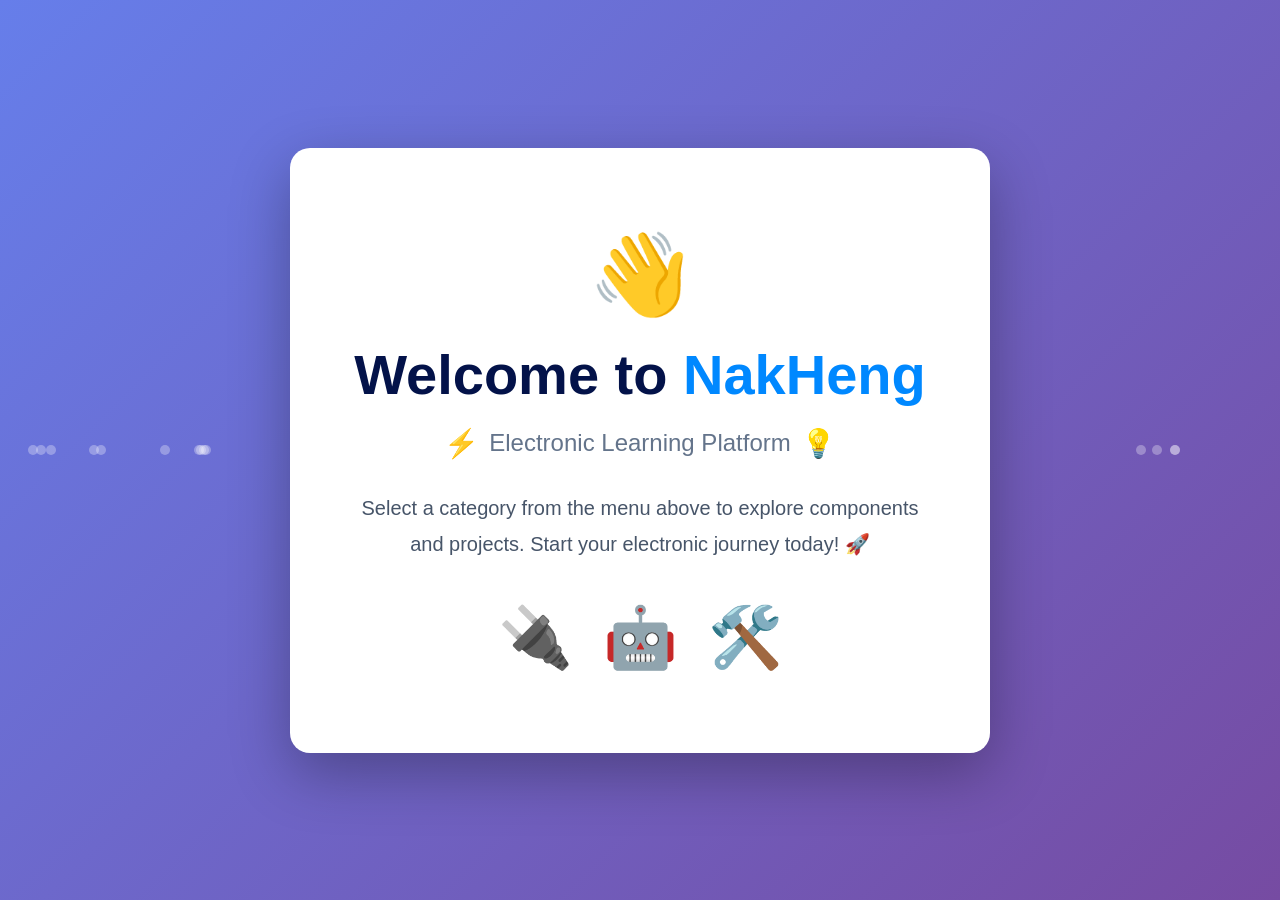
==== home.html @ 5acb49f8 "Add files via upload" ====
<!DOCTYPE html>
<html lang="en">
<head>
    <meta charset="UTF-8">
    <meta name="viewport" content="width=device-width, initial-scale=1.0">
    <title>Home - NakHeng Electronic</title>
    <style>
        * {
            margin: 0;
            padding: 0;
            box-sizing: border-box;
            font-family: 'Segoe UI', Tahoma, Geneva, Verdana, sans-serif;
        }

        body {
            background: linear-gradient(135deg, #667eea 0%, #764ba2 100%);
            display: flex;
            align-items: center;
            justify-content: center;
            min-height: 100vh;
            padding: 20px;
            overflow: hidden;
            position: relative;
        }

        /* Floating particles background */
        .particle {
            position: absolute;
            width: 10px;
            height: 10px;
            background: rgba(255, 255, 255, 0.3);
            border-radius: 50%;
            animation: float 15s infinite;
        }

        @keyframes float {
            0%, 100% {
                transform: translateY(0) translateX(0);
                opacity: 0;
            }
            10% {
                opacity: 1;
            }
            90% {
                opacity: 1;
            }
            100% {
                transform: translateY(-100vh) translateX(100px);
                opacity: 0;
            }
        }

        .welcome-container {
            text-align: center;
            background: white;
            padding: 80px 60px;
            border-radius: 20px;
            box-shadow: 0 20px 60px rgba(0, 0, 0, 0.3);
            max-width: 700px;
            position: relative;
            z-index: 10;
            animation: fadeInScale 1s ease;
        }

        @keyframes fadeInScale {
            from {
                opacity: 0;
                transform: scale(0.9);
            }
            to {
                opacity: 1;
                transform: scale(1);
            }
        }

        .emoji-top {
            font-size: 80px;
            margin-bottom: 20px;
            display: inline-block;
            animation: bounce 2s ease-in-out infinite;
        }

        @keyframes bounce {
            0%, 100% {
                transform: translateY(0);
            }
            50% {
                transform: translateY(-20px);
            }
        }

        .welcome-title {
            font-size: 56px;
            color: #031249;
            margin-bottom: 20px;
            font-weight: 700;
            animation: slideInLeft 0.8s ease;
        }

        @keyframes slideInLeft {
            from {
                opacity: 0;
                transform: translateX(-50px);
            }
            to {
                opacity: 1;
                transform: translateX(0);
            }
        }

        .welcome-title .highlight {
            color: #0088ff;
            display: inline-block;
            animation: colorPulse 3s ease-in-out infinite;
        }

        @keyframes colorPulse {
            0%, 100% {
                color: #0088ff;
            }
            50% {
                color: #0066cc;
            }
        }

        .welcome-subtitle {
            font-size: 24px;
            color: #64748b;
            margin-bottom: 30px;
            animation: slideInRight 0.8s ease;
            display: flex;
            align-items: center;
            justify-content: center;
            gap: 10px;
        }

        @keyframes slideInRight {
            from {
                opacity: 0;
                transform: translateX(50px);
            }
            to {
                opacity: 1;
                transform: translateX(0);
            }
        }

        .emoji-inline {
            font-size: 28px;
            display: inline-block;
            animation: rotate 3s ease-in-out infinite;
        }

        @keyframes rotate {
            0%, 100% {
                transform: rotate(0deg);
            }
            25% {
                transform: rotate(-15deg);
            }
            75% {
                transform: rotate(15deg);
            }
        }

        .welcome-message {
            font-size: 20px;
            color: #475569;
            line-height: 1.8;
            animation: fadeIn 1.2s ease;
            margin-bottom: 30px;
        }

        @keyframes fadeIn {
            from {
                opacity: 0;
            }
            to {
                opacity: 1;
            }
        }

        .emoji-row {
            display: flex;
            justify-content: center;
            gap: 30px;
            margin-top: 40px;
            flex-wrap: wrap;
        }

        .emoji-item {
            font-size: 60px;
            display: inline-block;
            animation: popIn 0.6s ease;
            transition: transform 0.3s ease;
        }

        .emoji-item:nth-child(1) {
            animation-delay: 0.2s;
        }

        .emoji-item:nth-child(2) {
            animation-delay: 0.4s;
        }

        .emoji-item:nth-child(3) {
            animation-delay: 0.6s;
        }

        @keyframes popIn {
            0% {
                opacity: 0;
                transform: scale(0);
            }
            50% {
                transform: scale(1.2);
            }
            100% {
                opacity: 1;
                transform: scale(1);
            }
        }

        .emoji-item:hover {
            transform: scale(1.3) rotate(10deg);
        }

        @media (max-width: 768px) {
            .welcome-container {
                padding: 60px 40px;
            }

            .emoji-top {
                font-size: 60px;
            }

            .welcome-title {
                font-size: 42px;
            }

            .welcome-subtitle {
                font-size: 20px;
            }

            .emoji-inline {
                font-size: 24px;
            }

            .welcome-message {
                font-size: 18px;
            }

            .emoji-item {
                font-size: 50px;
            }

            .emoji-row {
                gap: 20px;
            }
        }

        @media (max-width: 480px) {
            .welcome-container {
                padding: 40px 30px;
            }

            .emoji-top {
                font-size: 50px;
            }

            .welcome-title {
                font-size: 32px;
            }

            .welcome-subtitle {
                font-size: 18px;
                flex-direction: column;
            }

            .emoji-inline {
                font-size: 22px;
            }

            .welcome-message {
                font-size: 16px;
            }

            .emoji-item {
                font-size: 45px;
            }
        }
    </style>
</head>
<body>
    <!-- Floating particles -->
    <script>
        for(let i = 0; i < 20; i++) {
            const particle = document.createElement('div');
            particle.className = 'particle';
            particle.style.left = Math.random() * 100 + '%';
            particle.style.animationDelay = Math.random() * 15 + 's';
            particle.style.animationDuration = (Math.random() * 10 + 10) + 's';
            document.body.appendChild(particle);
        }
    </script>

    <div class="welcome-container">
        <div class="emoji-top">👋</div>
        
        <h1 class="welcome-title">
            Welcome to <span class="highlight">NakHeng</span>
        </h1>
        
        <p class="welcome-subtitle">
            <span class="emoji-inline">⚡</span>
            Electronic Learning Platform
            <span class="emoji-inline">💡</span>
        </p>
        
        <p class="welcome-message">
            Select a category from the menu above to explore components and projects. 
            Start your electronic journey today! 🚀
        </p>

        <div class="emoji-row">
            <span class="emoji-item">🔌</span>
            <span class="emoji-item">🤖</span>
            <span class="emoji-item">🛠️</span>
        </div>
    </div>
</body>
</html>
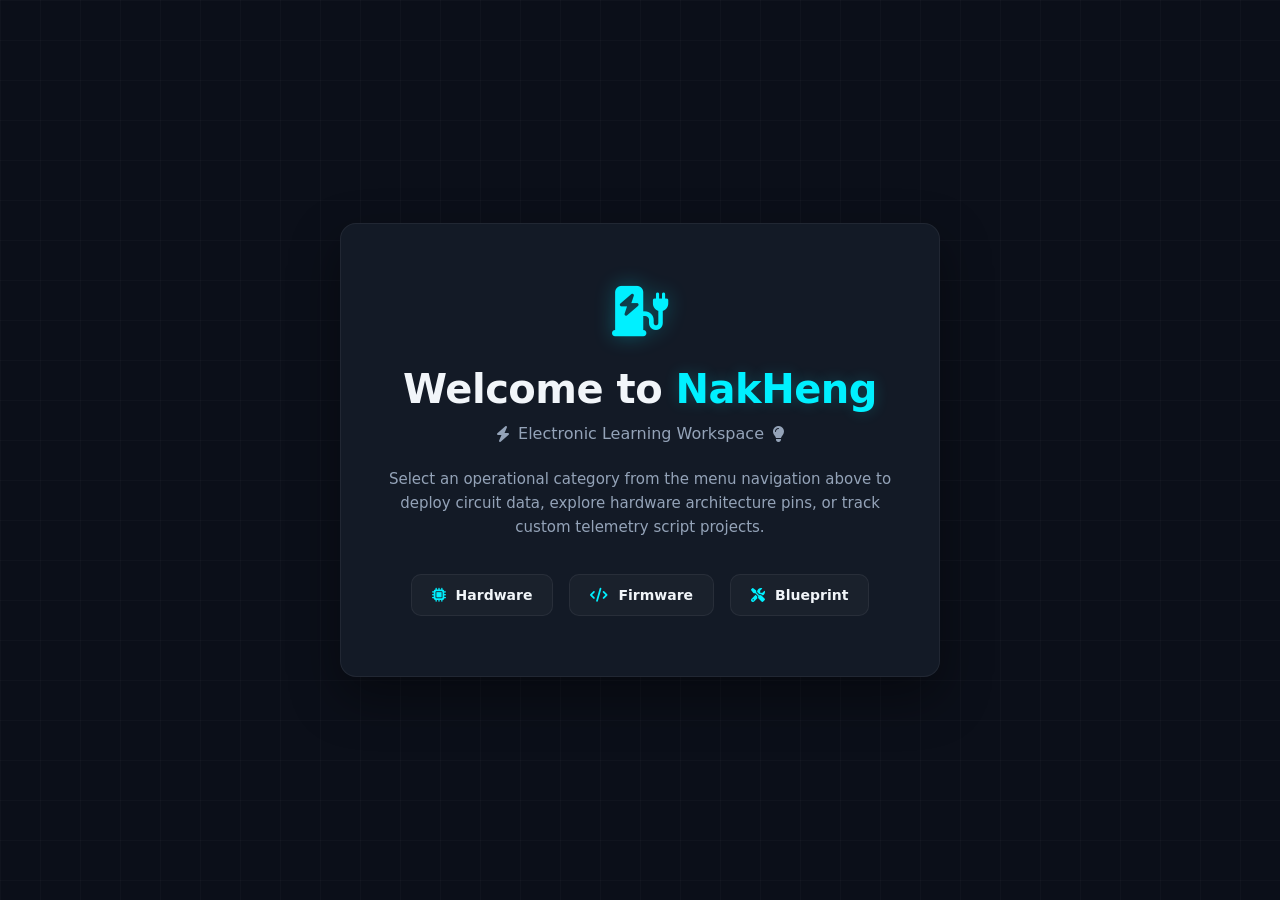
==== commit b0b1aefb: "Update home.html" ====
--- a/home.html
+++ b/home.html
@@ -4,16 +4,27 @@
     <meta charset="UTF-8">
     <meta name="viewport" content="width=device-width, initial-scale=1.0">
     <title>Home - NakHeng Electronic</title>
+    <link rel="stylesheet" href="https://cdnjs.cloudflare.com/ajax/libs/font-awesome/6.4.0/css/all.min.css">
     <style>
+        :root {
+            --bg-main: #0b0f19;
+            --bg-surface: #131a26;
+            --accent: #00f0ff;
+            --text-primary: #f1f5f9;
+            --text-muted: #94a3b8;
+            --border-color: rgba(255, 255, 255, 0.06);
+        }
+
         * {
             margin: 0;
             padding: 0;
             box-sizing: border-box;
-            font-family: 'Segoe UI', Tahoma, Geneva, Verdana, sans-serif;
+            font-family: 'Plus Jakarta Sans', system-ui, sans-serif;
         }
 
         body {
-            background: linear-gradient(135deg, #667eea 0%, #764ba2 100%);
+            background-color: var(--bg-main);
+            color: var(--text-primary);
             display: flex;
             align-items: center;
             justify-content: center;
@@ -23,310 +34,147 @@
             position: relative;
         }
 
-        /* Floating particles background */
-        .particle {
+        /* Ambient subtle grid pattern back-layer */
+        .grid-bg {
             position: absolute;
-            width: 10px;
-            height: 10px;
-            background: rgba(255, 255, 255, 0.3);
-            border-radius: 50%;
-            animation: float 15s infinite;
-        }
-
-        @keyframes float {
-            0%, 100% {
-                transform: translateY(0) translateX(0);
-                opacity: 0;
-            }
-            10% {
-                opacity: 1;
-            }
-            90% {
-                opacity: 1;
-            }
-            100% {
-                transform: translateY(-100vh) translateX(100px);
-                opacity: 0;
-            }
+            top: 0; left: 0; width: 100%; height: 100%;
+            background-image: linear-gradient(var(--border-color) 1px, transparent 1px),
+                              linear-gradient(90deg, var(--border-color) 1px, transparent 1px);
+            background-size: 40px 40px;
+            opacity: 0.4;
+            z-index: 1;
         }
 
         .welcome-container {
             text-align: center;
-            background: white;
-            padding: 80px 60px;
-            border-radius: 20px;
-            box-shadow: 0 20px 60px rgba(0, 0, 0, 0.3);
-            max-width: 700px;
+            background: var(--bg-surface);
+            padding: 60px 40px;
+            border-radius: 16px;
+            border: 1px solid var(--border-color);
+            box-shadow: 0 20px 50px rgba(0, 0, 0, 0.4);
+            max-width: 600px;
             position: relative;
             z-index: 10;
-            animation: fadeInScale 1s ease;
+            animation: fadeInScale 0.6s cubic-bezier(0.16, 1, 0.3, 1);
         }
 
         @keyframes fadeInScale {
-            from {
-                opacity: 0;
-                transform: scale(0.9);
-            }
-            to {
-                opacity: 1;
-                transform: scale(1);
-            }
+            from { opacity: 0; transform: scale(0.96); }
+            to { opacity: 1; transform: scale(1); }
         }
 
-        .emoji-top {
-            font-size: 80px;
-            margin-bottom: 20px;
+        .icon-top {
+            font-size: 50px;
+            color: var(--accent);
+            margin-bottom: 24px;
+            text-shadow: 0 0 20px rgba(0, 240, 255, 0.3);
             display: inline-block;
-            animation: bounce 2s ease-in-out infinite;
-        }
-
-        @keyframes bounce {
-            0%, 100% {
-                transform: translateY(0);
-            }
-            50% {
-                transform: translateY(-20px);
-            }
         }
 
         .welcome-title {
-            font-size: 56px;
-            color: #031249;
-            margin-bottom: 20px;
+            font-size: 40px;
+            color: var(--text-primary);
+            margin-bottom: 12px;
             font-weight: 700;
-            animation: slideInLeft 0.8s ease;
-        }
-
-        @keyframes slideInLeft {
-            from {
-                opacity: 0;
-                transform: translateX(-50px);
-            }
-            to {
-                opacity: 1;
-                transform: translateX(0);
-            }
+            letter-spacing: -0.5px;
         }
 
         .welcome-title .highlight {
-            color: #0088ff;
-            display: inline-block;
-            animation: colorPulse 3s ease-in-out infinite;
-        }
-
-        @keyframes colorPulse {
-            0%, 100% {
-                color: #0088ff;
-            }
-            50% {
-                color: #0066cc;
-            }
+            color: var(--accent);
+            text-shadow: 0 0 15px rgba(0, 240, 255, 0.2);
         }
 
         .welcome-subtitle {
-            font-size: 24px;
-            color: #64748b;
-            margin-bottom: 30px;
-            animation: slideInRight 0.8s ease;
+            font-size: 16px;
+            color: var(--text-muted);
+            margin-bottom: 24px;
+            font-weight: 500;
             display: flex;
             align-items: center;
             justify-content: center;
-            gap: 10px;
-        }
-
-        @keyframes slideInRight {
-            from {
-                opacity: 0;
-                transform: translateX(50px);
-            }
-            to {
-                opacity: 1;
-                transform: translateX(0);
-            }
-        }
-
-        .emoji-inline {
-            font-size: 28px;
-            display: inline-block;
-            animation: rotate 3s ease-in-out infinite;
-        }
-
-        @keyframes rotate {
-            0%, 100% {
-                transform: rotate(0deg);
-            }
-            25% {
-                transform: rotate(-15deg);
-            }
-            75% {
-                transform: rotate(15deg);
-            }
+            gap: 8px;
         }
 
         .welcome-message {
-            font-size: 20px;
-            color: #475569;
-            line-height: 1.8;
-            animation: fadeIn 1.2s ease;
-            margin-bottom: 30px;
+            font-size: 15px;
+            color: var(--text-muted);
+            line-height: 1.6;
+            margin-bottom: 35px;
         }
 
-        @keyframes fadeIn {
-            from {
-                opacity: 0;
-            }
-            to {
-                opacity: 1;
-            }
-        }
-
-        .emoji-row {
+        .feature-row {
             display: flex;
             justify-content: center;
-            gap: 30px;
-            margin-top: 40px;
+            gap: 16px;
             flex-wrap: wrap;
         }
 
-        .emoji-item {
-            font-size: 60px;
-            display: inline-block;
-            animation: popIn 0.6s ease;
-            transition: transform 0.3s ease;
+        .feature-badge {
+            background: rgba(255, 255, 255, 0.03);
+            border: 1px solid var(--border-color);
+            padding: 12px 20px;
+            border-radius: 10px;
+            display: flex;
+            align-items: center;
+            gap: 10px;
+            font-size: 14px;
+            font-weight: 600;
+            color: var(--text-primary);
+            transition: all 0.25s ease;
         }
 
-        .emoji-item:nth-child(1) {
-            animation-delay: 0.2s;
+        .feature-badge i {
+            color: var(--accent);
         }
 
-        .emoji-item:nth-child(2) {
-            animation-delay: 0.4s;
+        .feature-badge:hover {
+            background: rgba(0, 240, 255, 0.05);
+            border-color: var(--accent);
+            transform: translateY(-2px);
         }
 
-        .emoji-item:nth-child(3) {
-            animation-delay: 0.6s;
-        }
-
-        @keyframes popIn {
-            0% {
-                opacity: 0;
-                transform: scale(0);
-            }
-            50% {
-                transform: scale(1.2);
-            }
-            100% {
-                opacity: 1;
-                transform: scale(1);
-            }
-        }
-
-        .emoji-item:hover {
-            transform: scale(1.3) rotate(10deg);
-        }
-
-        @media (max-width: 768px) {
-            .welcome-container {
-                padding: 60px 40px;
-            }
-
-            .emoji-top {
-                font-size: 60px;
-            }
-
-            .welcome-title {
-                font-size: 42px;
-            }
-
-            .welcome-subtitle {
-                font-size: 20px;
-            }
-
-            .emoji-inline {
-                font-size: 24px;
-            }
-
-            .welcome-message {
-                font-size: 18px;
-            }
-
-            .emoji-item {
-                font-size: 50px;
-            }
-
-            .emoji-row {
-                gap: 20px;
-            }
-        }
-
-        @media (max-width: 480px) {
-            .welcome-container {
-                padding: 40px 30px;
-            }
-
-            .emoji-top {
-                font-size: 50px;
-            }
-
-            .welcome-title {
-                font-size: 32px;
-            }
-
-            .welcome-subtitle {
-                font-size: 18px;
-                flex-direction: column;
-            }
-
-            .emoji-inline {
-                font-size: 22px;
-            }
-
-            .welcome-message {
-                font-size: 16px;
-            }
-
-            .emoji-item {
-                font-size: 45px;
-            }
+        @media (max-width: 600px) {
+            .welcome-title { font-size: 32px; }
+            .welcome-container { padding: 40px 20px; }
+            .feature-row { flex-direction: column; }
         }
     </style>
 </head>
 <body>
-    <!-- Floating particles -->
-    <script>
-        for(let i = 0; i < 20; i++) {
-            const particle = document.createElement('div');
-            particle.className = 'particle';
-            particle.style.left = Math.random() * 100 + '%';
-            particle.style.animationDelay = Math.random() * 15 + 's';
-            particle.style.animationDuration = (Math.random() * 10 + 10) + 's';
-            document.body.appendChild(particle);
-        }
-    </script>
+
+    <div class="grid-bg"></div>
 
     <div class="welcome-container">
-        <div class="emoji-top">👋</div>
+        <div class="icon-top">
+            <i class="fas fa-charging-station"></i>
+        </div>
         
         <h1 class="welcome-title">
             Welcome to <span class="highlight">NakHeng</span>
         </h1>
         
         <p class="welcome-subtitle">
-            <span class="emoji-inline">⚡</span>
-            Electronic Learning Platform
-            <span class="emoji-inline">💡</span>
+            <i class="fas fa-bolt text-accent"></i> 
+            Electronic Learning Workspace
+            <i class="fas fa-lightbulb text-accent"></i>
         </p>
         
         <p class="welcome-message">
-            Select a category from the menu above to explore components and projects. 
-            Start your electronic journey today! 🚀
+            Select an operational category from the menu navigation above to deploy circuit data, explore hardware architecture pins, or track custom telemetry script projects.
         </p>
 
-        <div class="emoji-row">
-            <span class="emoji-item">🔌</span>
-            <span class="emoji-item">🤖</span>
-            <span class="emoji-item">🛠️</span>
+        <div class="feature-row">
+            <div class="feature-badge">
+                <i class="fas fa-microchip"></i> Hardware
+            </div>
+            <div class="feature-badge">
+                <i class="fas fa-code"></i> Firmware
+            </div>
+            <div class="feature-badge">
+                <i class="fas fa-tools"></i> Blueprint
+            </div>
         </div>
     </div>
+
 </body>
-</html>+</html>
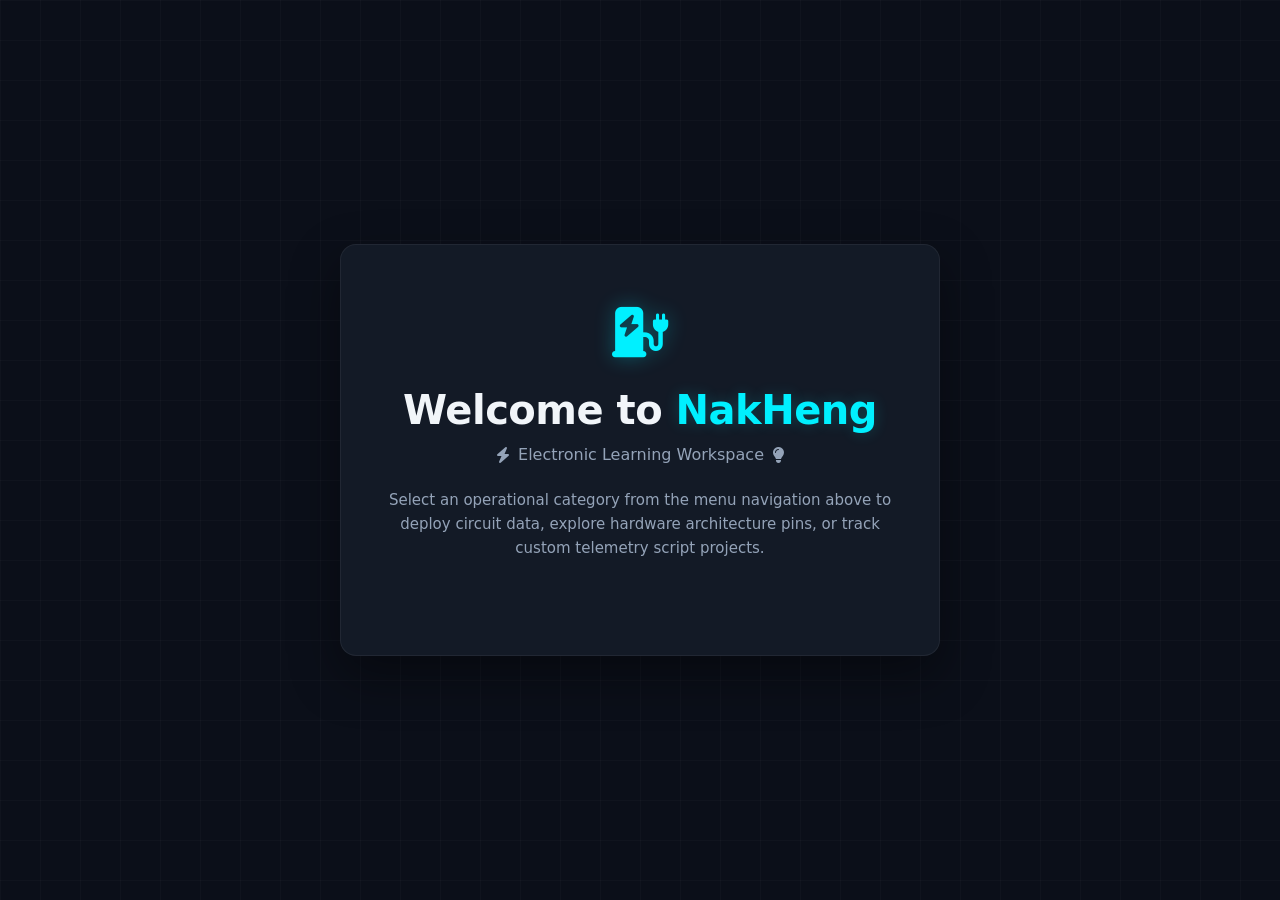
==== commit 2f7adc7b: "Update home.html" ====
--- a/home.html
+++ b/home.html
@@ -163,17 +163,7 @@
             Select an operational category from the menu navigation above to deploy circuit data, explore hardware architecture pins, or track custom telemetry script projects.
         </p>
 
-        <div class="feature-row">
-            <div class="feature-badge">
-                <i class="fas fa-microchip"></i> Hardware
-            </div>
-            <div class="feature-badge">
-                <i class="fas fa-code"></i> Firmware
-            </div>
-            <div class="feature-badge">
-                <i class="fas fa-tools"></i> Blueprint
-            </div>
-        </div>
+
     </div>
 
 </body>
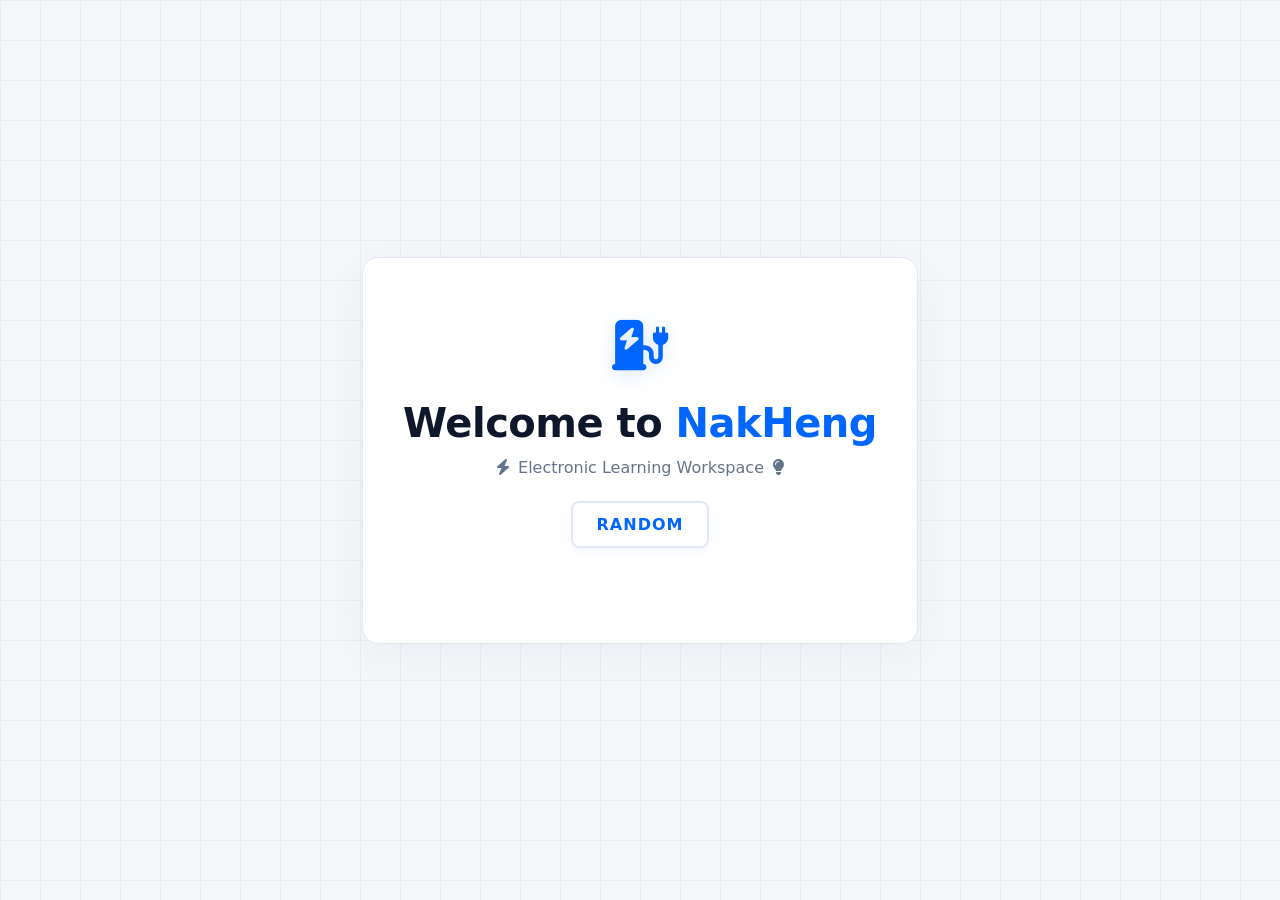
==== commit ae9378b6: "Update home.html" ====
--- a/home.html
+++ b/home.html
@@ -7,12 +7,12 @@
     <link rel="stylesheet" href="https://cdnjs.cloudflare.com/ajax/libs/font-awesome/6.4.0/css/all.min.css">
     <style>
         :root {
-            --bg-main: #0b0f19;
-            --bg-surface: #131a26;
-            --accent: #00f0ff;
-            --text-primary: #f1f5f9;
-            --text-muted: #94a3b8;
-            --border-color: rgba(255, 255, 255, 0.06);
+            --bg-main: #f4f6fa;
+            --bg-surface: #ffffff;
+            --accent: #0066ff;
+            --text-primary: #0f172a;
+            --text-muted: #64748b;
+            --border-color: #e2e8f0;
         }
 
         * {
@@ -41,8 +41,38 @@
             background-image: linear-gradient(var(--border-color) 1px, transparent 1px),
                               linear-gradient(90deg, var(--border-color) 1px, transparent 1px);
             background-size: 40px 40px;
-            opacity: 0.4;
+            opacity: 0.6;
             z-index: 1;
+        }
+
+        /* Light Theme Dynamic Action Button */
+        .btn-dark-blue.glow {
+            background-color: #ffffff;
+            color: var(--accent);
+            border: 2px solid var(--border-color);
+            padding: 12px 24px;
+            font-size: 16px;
+            font-weight: 600;
+            text-transform: uppercase;
+            letter-spacing: 1px;
+            border-radius: 8px;
+            cursor: pointer;
+            transition: all 0.3s ease;
+            box-shadow: 0 4px 10px rgba(0, 102, 255, 0.05);
+        }
+
+        /* Hover Effect */
+        .btn-dark-blue.glow:hover {
+            background-color: var(--accent);
+            color: #ffffff;
+            border-color: var(--accent);
+            box-shadow: 0 6px 20px rgba(0, 102, 255, 0.2);
+            transform: translateY(-2px);
+        }
+
+        /* Click Effect */
+        .btn-dark-blue.glow:active {
+            transform: translateY(1px);
         }
 
         .welcome-container {
@@ -51,7 +81,7 @@
             padding: 60px 40px;
             border-radius: 16px;
             border: 1px solid var(--border-color);
-            box-shadow: 0 20px 50px rgba(0, 0, 0, 0.4);
+            box-shadow: 0 10px 40px rgba(15, 23, 42, 0.04);
             max-width: 600px;
             position: relative;
             z-index: 10;
@@ -67,7 +97,7 @@
             font-size: 50px;
             color: var(--accent);
             margin-bottom: 24px;
-            text-shadow: 0 0 20px rgba(0, 240, 255, 0.3);
+            filter: drop-shadow(0 4px 10px rgba(0, 102, 255, 0.15));
             display: inline-block;
         }
 
@@ -81,7 +111,6 @@
 
         .welcome-title .highlight {
             color: var(--accent);
-            text-shadow: 0 0 15px rgba(0, 240, 255, 0.2);
         }
 
         .welcome-subtitle {
@@ -110,7 +139,7 @@
         }
 
         .feature-badge {
-            background: rgba(255, 255, 255, 0.03);
+            background: #f8fafc;
             border: 1px solid var(--border-color);
             padding: 12px 20px;
             border-radius: 10px;
@@ -128,7 +157,7 @@
         }
 
         .feature-badge:hover {
-            background: rgba(0, 240, 255, 0.05);
+            background: rgba(0, 102, 255, 0.05);
             border-color: var(--accent);
             transform: translateY(-2px);
         }
@@ -160,10 +189,8 @@
         </p>
         
         <p class="welcome-message">
-            Select an operational category from the menu navigation above to deploy circuit data, explore hardware architecture pins, or track custom telemetry script projects.
+            <button class="btn-dark-blue glow">Random</button>
         </p>
-
-
     </div>
 
 </body>
